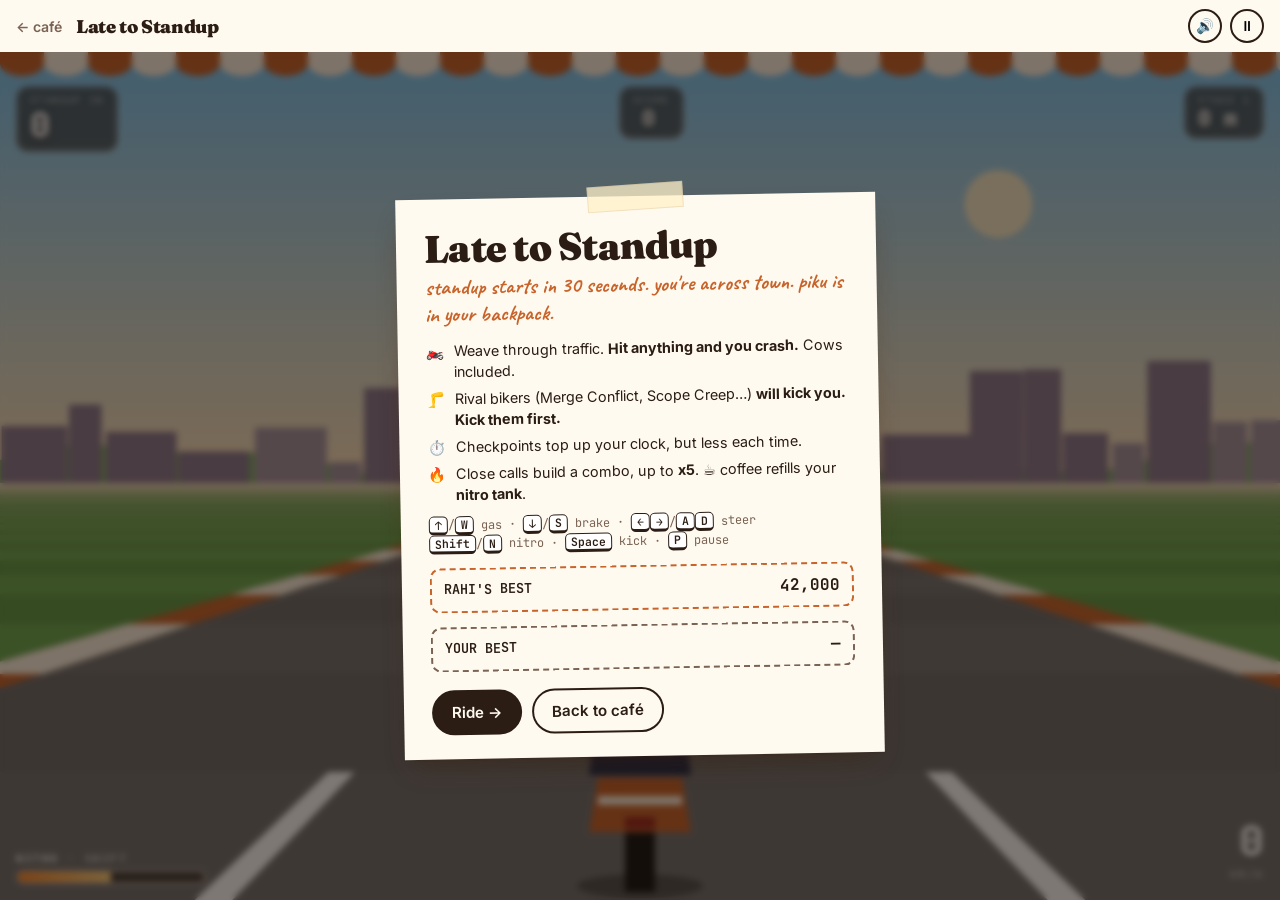
==== game.html @ ab5e60fa "Rebuild portfolio as Rahi's Café, with a racing game Replace the template site with a personal café-" ====
<!DOCTYPE html>
<html lang="en">
<head>
<meta charset="UTF-8" />
<meta name="viewport" content="width=device-width, initial-scale=1.0, user-scalable=no" />
<title>Late to Standup</title>
<meta name="description" content="An arcade racer from Rahi's café: weave through Pune traffic, kick rival bikers and make it to standup on time." />
<link rel="preconnect" href="https://fonts.googleapis.com" />
<link rel="preconnect" href="https://fonts.gstatic.com" crossorigin />
<link href="https://fonts.googleapis.com/css2?family=Fraunces:opsz,wght,SOFT@9..144,400..900,100&family=Caveat:wght@500;700&family=Inter:wght@400;500;600;700&family=JetBrains+Mono:wght@400;600;800&display=swap" rel="stylesheet" />
<style>
:root{
  --paper:#fffaf0; --ink:#2b1d14; --muted:#7a6352; --accent:#c8642b; --green:#3f6b4f; --red:#c23b2b;
  --awn1:#c8642b; --awn2:#fff4e2;
  --shadow:0 2px 0 rgba(60,30,10,.08),0 14px 28px -10px rgba(60,30,10,.45);
  --display:"Fraunces",Georgia,serif; --hand:"Caveat",cursive; --body:"Inter",system-ui,sans-serif; --mono:"JetBrains Mono",ui-monospace,monospace;
}
:root[data-theme="night"]{ --paper:#f5ead6; --awn1:#8a3518; --awn2:#e9d8bd; }
*{box-sizing:border-box;margin:0;padding:0}
html,body{height:100%;background:#1a120c}
body{font-family:var(--body);color:var(--ink);overflow:hidden;user-select:none;-webkit-user-select:none;touch-action:none;display:flex;flex-direction:column}
.bar{background:var(--paper);display:flex;align-items:center;gap:14px;padding:0 16px;height:52px;flex-shrink:0;position:relative;z-index:20}
.awning{position:absolute;left:0;right:0;top:52px;height:24px;z-index:19;background:repeating-linear-gradient(90deg,var(--awn1) 0 44px,var(--awn2) 44px 88px);
  -webkit-mask:linear-gradient(#000 0 0) top/100% 12px no-repeat,radial-gradient(22px 12px at 22px 12px,#000 97%,transparent) 0 0/44px 24px repeat-x;
          mask:linear-gradient(#000 0 0) top/100% 12px no-repeat,radial-gradient(22px 12px at 22px 12px,#000 97%,transparent) 0 0/44px 24px repeat-x;
  filter:drop-shadow(0 4px 3px rgba(0,0,0,.3));pointer-events:none}
.back{font:600 .88rem var(--body);text-decoration:none;color:var(--muted)}
.back:hover{color:var(--ink)}
.title{font-family:var(--display);font-weight:900;font-size:1.15rem;letter-spacing:-.02em}
.tools{margin-left:auto;display:flex;gap:8px}
.icon-btn{width:34px;height:34px;border-radius:50%;border:2px solid var(--ink);background:var(--paper);cursor:pointer;font-size:.9rem}
@media (max-width:560px){.title{display:none}}

#stage{position:relative;flex:1;overflow:hidden}
canvas{display:block;width:100%;height:100%}
#stage.shake{animation:shake .35s}
@keyframes shake{20%{transform:translate(-10px,4px)}40%{transform:translate(9px,-5px)}60%{transform:translate(-6px,3px)}80%{transform:translate(3px,-2px)}}

/* HUD */
.hud{position:absolute;top:34px;left:0;right:0;display:flex;justify-content:space-between;align-items:flex-start;padding:0 16px;pointer-events:none;z-index:5;font-family:var(--mono);color:#fff;text-shadow:0 2px 0 rgba(0,0,0,.45),0 0 12px rgba(0,0,0,.35)}
.hud .box{background:rgba(20,12,6,.55);border:2px solid rgba(255,244,226,.25);border-radius:12px;padding:6px 12px;backdrop-filter:blur(3px)}
.hud .lbl{font-size:.62rem;letter-spacing:.14em;opacity:.75;display:block}
.hud b{font-weight:800;font-size:1.35rem;line-height:1.1}
#hudTime b{font-size:2.1rem}
#hudTime.low b{color:#ff7a5c;animation:blinkT .5s steps(2) infinite}
@keyframes blinkT{50%{opacity:.35}}
.hud .mid{text-align:center}
.mult{display:inline-block;margin-left:6px;color:#ffd27a}
.speed{position:absolute;right:16px;bottom:16px;z-index:5;font-family:var(--mono);color:#fff;text-align:right;text-shadow:0 2px 0 rgba(0,0,0,.45);pointer-events:none}
.speed b{font-weight:800;font-size:2.6rem;line-height:1}
.speed span{font-size:.7rem;letter-spacing:.14em;opacity:.8}
.nitro{position:absolute;left:16px;bottom:16px;z-index:5;width:190px;pointer-events:none;font:800 .7rem var(--mono);letter-spacing:.14em;color:#fff;text-shadow:0 2px 0 rgba(0,0,0,.45)}
.nitro .tankbar{height:14px;margin-top:4px;border-radius:8px;border:2px solid rgba(255,244,226,.6);background:rgba(20,12,6,.55);overflow:hidden}
.nitro .tankbar i{display:block;height:100%;width:50%;background:linear-gradient(90deg,#ff8a2a,#ffd27a);transition:width .1s}
.nitro.on .tankbar{box-shadow:0 0 14px rgba(255,170,60,.9)}
.nitro.on .tankbar i{background:linear-gradient(90deg,#ff5a1a,#fff2b0)}
.nitro.empty{opacity:.55}
.msg{position:absolute;left:50%;top:30%;transform:translate(-50%,-50%);z-index:6;pointer-events:none;text-align:center;font-family:var(--display);font-weight:900;color:#fff;text-shadow:0 4px 0 rgba(0,0,0,.4);font-size:clamp(2rem,6vw,3.6rem);opacity:0}
.msg small{display:block;font:700 1.4rem var(--hand);color:#ffd27a}
.msg.show{animation:msg 1.3s ease-out forwards}
@keyframes msg{0%{opacity:0;transform:translate(-50%,-30%) scale(.8)}15%{opacity:1;transform:translate(-50%,-50%) scale(1.05)}75%{opacity:1}100%{opacity:0;transform:translate(-50%,-70%)}}
.pops{position:absolute;inset:0;pointer-events:none;z-index:6}
.pop{position:absolute;left:50%;bottom:30%;transform:translateX(-50%);font:700 1.5rem var(--hand);color:#fff;text-shadow:0 2px 3px rgba(0,0,0,.6);white-space:nowrap;animation:pop 1s ease-out forwards}
.pop.good{color:#ffd27a}.pop.bad{color:#ff8a70}
@keyframes pop{to{transform:translate(-50%,-90px);opacity:0}}

/* touch controls */
.touch{position:absolute;bottom:16px;z-index:7;display:none;gap:12px}
.touch.l{left:16px;bottom:56px}
.touch.r{right:16px;display:none;grid-template-columns:repeat(2,70px);gap:10px}
.touch button{width:70px;height:70px;border-radius:50%;border:3px solid rgba(255,244,226,.7);background:rgba(20,12,6,.45);color:#fff;font:800 1.2rem var(--mono);touch-action:none}
.touch.r button{font-size:.85rem}
.touch button.gas{background:rgba(63,107,79,.8)}
.touch button.brake{background:rgba(194,59,43,.7)}
.touch button.nos{background:rgba(255,160,50,.75)}
.touch button.kick{background:rgba(200,100,43,.85)}
@media (pointer:coarse){.touch.l{display:flex}.touch.r{display:grid}.speed{bottom:auto;top:110px}}

/* overlays */
.overlay{position:absolute;inset:0;z-index:30;display:grid;place-items:center;padding:20px;background:rgba(20,10,4,.55);backdrop-filter:blur(3px);overflow:auto}
.overlay[hidden]{display:none}
.panel{background:var(--paper);box-shadow:var(--shadow);max-width:480px;width:100%;padding:30px 28px 24px;position:relative;transform:rotate(-1deg)}
.panel .tape{position:absolute;top:-12px;left:50%;width:96px;height:26px;transform:translateX(-50%) rotate(-3deg);background:rgba(255,240,200,.75);border:1px solid rgba(160,120,60,.15)}
.panel h1{font-family:var(--display);font-weight:900;font-size:2.4rem;line-height:1;letter-spacing:-.02em}
.panel .sub{font:700 1.35rem var(--hand);color:var(--accent);margin:6px 0 14px}
.panel ul{list-style:none;font-size:.9rem;line-height:1.45}
.panel li{display:grid;grid-template-columns:28px 1fr;margin-bottom:6px}
.keys{font:400 .75rem var(--mono);color:var(--muted);margin-top:10px;line-height:1.6}
kbd{font:600 .72rem var(--mono);border:1.5px solid var(--ink);border-bottom-width:3px;border-radius:5px;padding:0 5px;background:#fff;color:var(--ink)}
.target{display:flex;justify-content:space-between;gap:10px;margin-top:14px;padding:10px 12px;border:2px dashed var(--accent);border-radius:10px;font:600 .85rem var(--mono)}
.target b{font-size:1rem}
.btns{display:flex;gap:10px;margin-top:18px;flex-wrap:wrap}
.btn{display:inline-flex;align-items:center;gap:8px;font:600 .95rem var(--body);padding:11px 18px;border-radius:999px;border:2px solid var(--ink);background:var(--paper);color:var(--ink);cursor:pointer;text-decoration:none}
.btn.solid{background:var(--ink);color:var(--paper)}
.btn.hot{background:var(--accent);border-color:var(--accent);color:#fff}
.btn:hover{transform:translateY(-2px)}
.report{font:400 .84rem/1.7 var(--mono);border-top:1.5px dashed #bba98f;border-bottom:1.5px dashed #bba98f;padding:10px 0}
.report div{display:flex;justify-content:space-between;gap:10px}
.report b{font-weight:600}
.verdict{font:700 1.5rem var(--hand);margin-top:10px}
.verdict.win{color:var(--green)}
.count{position:absolute;inset:0;z-index:25;display:grid;place-items:center;pointer-events:none;font-family:var(--display);font-weight:900;font-size:clamp(4rem,14vw,8rem);color:#fff;text-shadow:0 6px 0 rgba(0,0,0,.35)}
</style>
</head>
<body>
<header class="bar">
  <a class="back" href="./">← café</a>
  <span class="title">Late to Standup</span>
  <div class="tools">
    <button class="icon-btn" id="muteBtn" type="button" aria-label="Mute">🔊</button>
    <button class="icon-btn" id="pauseBtn" type="button" aria-label="Pause">⏸</button>
  </div>
</header>
<div class="awning" aria-hidden="true"></div>

<div id="stage">
  <canvas id="c"></canvas>
  <div class="hud">
    <div class="box" id="hudTime"><span class="lbl">STANDUP IN</span><b>0</b></div>
    <div class="box mid"><span class="lbl">SCORE</span><b id="hudScore">0</b><span class="mult" id="hudMult"></span></div>
    <div class="box"><span class="lbl" id="hudStage">STAGE 1</span><b id="hudCp">0 m</b></div>
  </div>
  <div class="speed"><b id="hudSpeed">0</b><br/><span>KM/H</span></div>
  <div class="nitro" id="nitro">NITRO <span style="opacity:.7">· SHIFT</span><div class="tankbar"><i id="nitroFill"></i></div></div>
  <div class="msg" id="msg"></div>
  <div class="pops" id="pops"></div>
  <div class="touch l"><button id="tL" aria-label="Steer left">◀</button><button id="tR" aria-label="Steer right">▶</button></div>
  <div class="touch r">
    <button class="brake" id="tB" aria-label="Brake">BRK</button>
    <button class="gas" id="tG" aria-label="Accelerate">GAS</button>
    <button class="nos" id="tN" aria-label="Nitro">NOS</button>
    <button class="kick" id="tK" aria-label="Kick">KICK</button>
  </div>
  <div class="count" id="count"></div>

  <div class="overlay" id="startScreen">
    <div class="panel">
      <span class="tape"></span>
      <h1>Late to Standup</h1>
      <div class="sub">standup starts in 30 seconds. you're across town. piku is in your backpack.</div>
      <ul>
        <li><span>🏍️</span><span>Weave through traffic. <b>Hit anything and you crash.</b> Cows included.</span></li>
        <li><span>🦵</span><span>Rival bikers (Merge Conflict, Scope Creep…) <b>will kick you. Kick them first.</b></span></li>
        <li><span>⏱️</span><span>Checkpoints top up your clock, but less each time.</span></li>
        <li><span>🔥</span><span>Close calls build a combo, up to <b>x5</b>. ☕ coffee refills your <b>nitro tank</b>.</span></li>
      </ul>
      <div class="keys"><kbd>↑</kbd>/<kbd>W</kbd> gas · <kbd>↓</kbd>/<kbd>S</kbd> brake · <kbd>←</kbd><kbd>→</kbd>/<kbd>A</kbd><kbd>D</kbd> steer<br/><kbd>Shift</kbd>/<kbd>N</kbd> nitro · <kbd>Space</kbd> kick · <kbd>P</kbd> pause</div>
      <div class="target"><span>RAHI'S BEST</span><b id="rahiBest1"></b></div>
      <div class="target" style="border-color:var(--muted)"><span>YOUR BEST</span><b id="myBest1">—</b></div>
      <div class="btns"><button class="btn solid" id="startBtn" type="button">Ride →</button><a class="btn" href="./">Back to café</a></div>
    </div>
  </div>

  <div class="overlay" id="pauseScreen" hidden>
    <div class="panel"><span class="tape"></span><h1>Paused</h1><div class="sub">standup is also paused. (it is not.)</div>
      <div class="btns"><button class="btn solid" id="resumeBtn" type="button">Resume</button><a class="btn" href="./">Back to café</a></div></div>
  </div>

  <div class="overlay" id="overScreen" hidden>
    <div class="panel">
      <span class="tape"></span>
      <h1 id="overTitle">You missed standup.</h1>
      <div class="sub" id="overLine"></div>
      <div class="report" id="report"></div>
      <div class="verdict" id="verdict"></div>
      <div class="btns" id="overBtns"><button class="btn solid" id="againBtn" type="button">Ride again ↻</button><a class="btn" href="./">Back to café</a></div>
    </div>
  </div>
</div>

<script>
(() => {
  const $ = s => document.querySelector(s);
  const store = { get(k){try{return localStorage.getItem(k)}catch{return null}}, set(k,v){try{localStorage.setItem(k,v)}catch{}} };
  const NIGHT = (store.get('cafe-theme') || 'day') === 'night';
  document.documentElement.dataset.theme = NIGHT ? 'night' : 'day';
  const RAHI_BEST = 42000; // Rahi's own score: the one to beat
  const fmt = n => Math.floor(n).toLocaleString('en-IN');
  $('#rahiBest1').textContent = fmt(RAHI_BEST);

  /* ═════════ canvas ═════════ */
  const stageEl = $('#stage'), cv = $('#c'), ctx = cv.getContext('2d');
  let W = 0, H = 0, DPR = 1, drawDist = 260;
  function resize(){
    DPR = Math.min(2, devicePixelRatio || 1);
    const r = stageEl.getBoundingClientRect(); W = r.width; H = r.height;
    cv.width = W * DPR; cv.height = H * DPR; ctx.setTransform(DPR, 0, 0, DPR, 0, 0);
    drawDist = W < 700 ? 190 : 260;
    buildSkyline();
  }

  /* ═════════ palette ═════════ */
  const C = NIGHT ? {
    sky1:'#0b1630', sky2:'#3b2a4d', fog:'#2e2440', grassL:'#1f3a22', grassD:'#1a321d', roadL:'#3d3d40', roadD:'#39393c',
    rumbleL:'#e9d8bd', rumbleD:'#8a3518', lane:'#d8d2c4', city:'#151026', city2:'#1f1833', hill:'#162a1a'
  } : {
    sky1:'#79c6f2', sky2:'#ffe2b8', fog:'#f2dcc0', grassL:'#6aa84f', grassD:'#5f9a46', roadL:'#727272', roadD:'#6c6c6c',
    rumbleL:'#fff4e2', rumbleD:'#c8642b', lane:'#ffffff', city:'#8a7a8f', city2:'#a495a3', hill:'#7fb069'
  };

  /* ═════════ the road (pseudo-3D) ═════════ */
  const SEG = 200, RUMBLE = 3, ROAD_W = 2000, LANES = 3, FOV = 100, CAM_H = 1000;
  const camDepth = 1 / Math.tan((FOV / 2) * Math.PI / 180), playerZ = CAM_H * camDepth;
  let segments = [];
  const lastY = () => segments.length ? segments[segments.length - 1].p2.world.y : 0;
  const easeIn = (a, b, p) => a + (b - a) * Math.pow(p, 2);
  const easeInOut = (a, b, p) => a + (b - a) * ((-Math.cos(p * Math.PI) / 2) + .5);
  function addSegment(curve, y){
    const n = segments.length;
    segments.push({ index:n, curve, dark: Math.floor(n / RUMBLE) % 2,
      p1:{world:{y:lastY(), z:0}, camera:{}, screen:{}}, p2:{world:{y, z:0}, camera:{}, screen:{}} });
  }
  function addRoad(enter, hold, leave, curve, hill){
    const y0 = lastY(), y1 = y0 + hill * SEG, total = enter + hold + leave;
    for (let i = 0; i < enter; i++) addSegment(easeIn(0, curve, i / enter), easeInOut(y0, y1, i / total));
    for (let i = 0; i < hold; i++)  addSegment(curve, easeInOut(y0, y1, (enter + i) / total));
    for (let i = 0; i < leave; i++) addSegment(easeInOut(curve, 0, i / leave), easeInOut(y0, y1, (enter + hold + i) / total));
  }
  function buildTrack(){
    segments = [];
    addRoad(60, 60, 60, 0, 0);
    const curves = [0, 0, 2, -2, 3, -3, 4, -4, 6, -6], hills = [0, 0, 15, -15, 30, -30, 45, -45];
    for (let k = 0; k < 46; k++) {
      const r = n => n[Math.floor(Math.random() * n.length)];
      addRoad(25 + Math.random()*40|0, 30 + Math.random()*70|0, 25 + Math.random()*40|0, r(curves), r(hills));
    }
    addRoad(120, 120, 120, 0, -lastY() / SEG); // ease back to ground level so the loop is seamless
  }
  const N = () => segments.length;
  const segAt = z => segments[Math.floor(z / SEG) % N()];

  function project(p, camX, camY, camZ){
    p.camera.x = -camX; p.camera.y = p.world.y * G.hillMul - camY; p.camera.z = p.world.z - camZ;
    p.screen.scale = camDepth / p.camera.z;
    p.screen.x = Math.round(W / 2 + p.screen.scale * p.camera.x * W / 2);
    p.screen.y = Math.round(H / 2 - p.screen.scale * p.camera.y * H / 2);
    p.screen.w = Math.round(p.screen.scale * ROAD_W * W / 2);
  }
  const poly = (x1,y1,x2,y2,x3,y3,x4,y4,c) => { ctx.fillStyle = c; ctx.beginPath(); ctx.moveTo(x1,y1); ctx.lineTo(x2,y2); ctx.lineTo(x3,y3); ctx.lineTo(x4,y4); ctx.closePath(); ctx.fill(); };
  function drawSegment(s, fog){
    const a = s.p1.screen, b = s.p2.screen, r1 = a.w / 7, r2 = b.w / 7, l1 = a.w / 34, l2 = b.w / 34;
    ctx.fillStyle = s.dark ? C.grassD : C.grassL; ctx.fillRect(0, b.y, W, a.y - b.y + 1);
    const rc = s.dark ? C.rumbleD : C.rumbleL;
    poly(a.x - a.w - r1, a.y, a.x - a.w, a.y, b.x - b.w, b.y, b.x - b.w - r2, b.y, rc);
    poly(a.x + a.w + r1, a.y, a.x + a.w, a.y, b.x + b.w, b.y, b.x + b.w + r2, b.y, rc);
    poly(a.x - a.w, a.y, a.x + a.w, a.y, b.x + b.w, b.y, b.x - b.w, b.y, s.dark ? C.roadD : C.roadL);
    if (!s.dark) {
      const lw1 = a.w * 2 / LANES, lw2 = b.w * 2 / LANES;
      for (let i = 1; i < LANES; i++) {
        const x1 = a.x - a.w + lw1 * i, x2 = b.x - b.w + lw2 * i;
        poly(x1 - l1/2, a.y, x1 + l1/2, a.y, x2 + l2/2, b.y, x2 - l2/2, b.y, C.lane);
      }
    }
    if (fog < 1) { ctx.globalAlpha = 1 - fog; ctx.fillStyle = C.fog; ctx.fillRect(0, b.y, W, a.y - b.y + 1); ctx.globalAlpha = 1; }
  }

  /* ═════════ background ═════════ */
  let skyline = [], stars = [], skyOff = 0;
  function buildSkyline(){
    skyline = []; let x = 0;
    while (x < W * 2) { const w = 30 + Math.random() * 70, h = 30 + Math.random() * 110; skyline.push({x, w, h, far: Math.random() < .5, win: Math.random()}); x += w + Math.random() * 6; }
    stars = Array.from({length: 70}, () => ({x: Math.random() * W, y: Math.random() * H * .45, r: Math.random() * 1.4 + .3}));
  }
  function drawBackground(horizon){
    const g = ctx.createLinearGradient(0, 0, 0, horizon); g.addColorStop(0, C.sky1); g.addColorStop(1, C.sky2);
    ctx.fillStyle = g; ctx.fillRect(0, 0, W, horizon + 2);
    if (NIGHT) { ctx.fillStyle = '#fff'; stars.forEach(s => { ctx.globalAlpha = .4 + Math.random() * .5; ctx.beginPath(); ctx.arc(s.x, s.y, s.r, 0, 7); ctx.fill(); }); ctx.globalAlpha = 1;
      ctx.fillStyle = '#fbf3d5'; ctx.beginPath(); ctx.arc(W * .8, horizon * .3, 22, 0, 7); ctx.fill(); }
    else { ctx.fillStyle = 'rgba(255,240,200,.9)'; ctx.beginPath(); ctx.arc(W * .78, horizon * .35, 34, 0, 7); ctx.fill(); }
    // rolling hills + city skyline, with parallax as the road curves
    ctx.fillStyle = C.hill; ctx.beginPath(); ctx.moveTo(0, horizon);
    for (let x = 0; x <= W; x += 20) ctx.lineTo(x, horizon - 26 - Math.sin((x + skyOff * .4) / 90) * 14 - Math.sin((x + skyOff * .4) / 37) * 6);
    ctx.lineTo(W, horizon); ctx.fill();
    const span = W * 2;
    skyline.forEach(b => {
      const x = ((b.x + skyOff * (b.far ? .6 : 1)) % span + span) % span - W * .5;
      ctx.fillStyle = b.far ? C.city2 : C.city; ctx.fillRect(x, horizon - b.h * (b.far ? .7 : 1), b.w, b.h);
      if (NIGHT && b.win > .3) { ctx.fillStyle = 'rgba(255,210,122,.75)';
        for (let wy = horizon - b.h * (b.far ? .7 : 1) + 8; wy < horizon - 6; wy += 12) for (let wx = x + 5; wx < x + b.w - 6; wx += 11) if ((wx * 7 + wy * 3) % 5 < 2) ctx.fillRect(wx, wy, 4, 5); }
    });
  }

  /* ═════════ sprites (drawn in a 100-wide local box, bottom-centre origin) ═════════ */
  const SPR = {
    car(c){ const col = c.col;
      ctx.fillStyle = 'rgba(0,0,0,.25)'; ctx.fillRect(-52, -6, 104, 8);
      ctx.fillStyle = '#111'; ctx.fillRect(-48, -16, 18, 16); ctx.fillRect(30, -16, 18, 16);
      ctx.fillStyle = col; ctx.fillRect(-50, -58, 100, 46);
      ctx.fillStyle = shade(col, -.25); ctx.fillRect(-38, -84, 76, 28);
      ctx.fillStyle = NIGHT ? '#2a3550' : '#a9d3e6'; ctx.fillRect(-32, -80, 64, 19);
      ctx.fillStyle = '#ff3b2f'; ctx.fillRect(-47, -48, 14, 8); ctx.fillRect(33, -48, 14, 8);
      if (NIGHT) { ctx.fillStyle = 'rgba(255,60,40,.35)'; ctx.fillRect(-55, -54, 24, 20); ctx.fillRect(31, -54, 24, 20); }
      ctx.fillStyle = '#eee'; ctx.fillRect(-14, -30, 28, 9); },
    auto(){ ctx.fillStyle = 'rgba(0,0,0,.25)'; ctx.fillRect(-46, -6, 92, 8);
      ctx.fillStyle = '#111'; ctx.fillRect(-44, -16, 16, 16); ctx.fillRect(28, -16, 16, 16);
      ctx.fillStyle = '#2f7d32'; ctx.fillRect(-42, -52, 84, 40);
      ctx.fillStyle = '#f2c230'; ctx.fillRect(-42, -78, 84, 28);
      ctx.fillStyle = '#1d1d1d'; ctx.beginPath(); ctx.moveTo(-48, -76); ctx.quadraticCurveTo(0, -112, 48, -76); ctx.closePath(); ctx.fill();
      ctx.fillStyle = NIGHT ? '#2a3550' : '#8fb9c9'; ctx.fillRect(-28, -74, 56, 18);
      ctx.fillStyle = '#ff3b2f'; ctx.fillRect(-38, -40, 10, 7); ctx.fillRect(28, -40, 10, 7);
      ctx.fillStyle = '#fff'; ctx.font = 'bold 9px monospace'; ctx.textAlign = 'center'; ctx.fillText('MH12', 0, -26); },
    cow(){ ctx.fillStyle = 'rgba(0,0,0,.25)'; ctx.fillRect(-54, -5, 108, 7);
      ctx.fillStyle = '#efe9df'; [-36, -18, 18, 36].forEach(x => ctx.fillRect(x - 5, -36, 10, 34));
      ctx.beginPath(); ctx.ellipse(0, -52, 50, 24, 0, 0, 7); ctx.fill();
      ctx.fillStyle = '#2b2b2b'; ctx.beginPath(); ctx.ellipse(-16, -58, 13, 9, .4, 0, 7); ctx.fill(); ctx.beginPath(); ctx.ellipse(20, -46, 10, 8, 0, 0, 7); ctx.fill();
      ctx.fillStyle = '#efe9df'; ctx.beginPath(); ctx.ellipse(52, -66, 15, 13, 0, 0, 7); ctx.fill();
      ctx.fillStyle = '#e9a3a3'; ctx.beginPath(); ctx.ellipse(62, -60, 8, 6, 0, 0, 7); ctx.fill();
      ctx.strokeStyle = '#c9b38f'; ctx.lineWidth = 4; ctx.beginPath(); ctx.moveTo(44, -76); ctx.lineTo(38, -90); ctx.moveTo(58, -76); ctx.lineTo(64, -90); ctx.stroke();
      ctx.fillStyle = '#111'; ctx.beginPath(); ctx.arc(52, -68, 2.4, 0, 7); ctx.fill();
      ctx.strokeStyle = '#efe9df'; ctx.lineWidth = 4; ctx.beginPath(); ctx.moveTo(-48, -56); ctx.quadraticCurveTo(-62, -48, -58, -30); ctx.stroke(); },
    pothole(){ ctx.fillStyle = '#2a2622'; ctx.beginPath(); ctx.ellipse(0, -8, 50, 11, 0, 0, 7); ctx.fill();
      ctx.fillStyle = '#4c4640'; ctx.beginPath(); ctx.ellipse(0, -10, 40, 7, 0, 0, 7); ctx.fill();
      ctx.fillStyle = 'rgba(120,170,200,.5)'; ctx.beginPath(); ctx.ellipse(6, -9, 18, 3, 0, 0, 7); ctx.fill(); },
    cone(){ ctx.fillStyle = 'rgba(0,0,0,.25)'; ctx.fillRect(-40, -5, 80, 6);
      ctx.fillStyle = '#ff7a1a'; ctx.beginPath(); ctx.moveTo(-36, -4); ctx.lineTo(0, -100); ctx.lineTo(36, -4); ctx.closePath(); ctx.fill();
      ctx.fillStyle = '#fff'; ctx.fillRect(-20, -48, 40, 12); ctx.fillStyle = '#ff7a1a'; ctx.fillRect(-44, -8, 88, 8); },
    coffee(c){ const t = performance.now() / 300;
      ctx.fillStyle = 'rgba(255,210,122,.35)'; ctx.beginPath(); ctx.arc(0, -55, 58 + Math.sin(t) * 6, 0, 7); ctx.fill();
      ctx.fillStyle = '#fffaf2'; ctx.beginPath(); ctx.moveTo(-34, -90); ctx.lineTo(34, -90); ctx.lineTo(26, -14); ctx.lineTo(-26, -14); ctx.closePath(); ctx.fill();
      ctx.fillStyle = '#c8642b'; ctx.fillRect(-31, -66, 62, 20);
      ctx.fillStyle = '#3a2416'; ctx.beginPath(); ctx.ellipse(0, -90, 34, 8, 0, 0, 7); ctx.fill();
      ctx.strokeStyle = 'rgba(255,255,255,.8)'; ctx.lineWidth = 4; ctx.beginPath(); ctx.moveTo(-8, -104); ctx.quadraticCurveTo(-16, -118 + Math.sin(t) * 4, -6, -132); ctx.stroke(); },
    biker(c){ const lean = c.down ? 1.25 : Math.sin(performance.now() / 180 + c.seed) * .06;
      ctx.save(); ctx.rotate(lean);
      ctx.fillStyle = 'rgba(0,0,0,.25)'; ctx.fillRect(-40, -5, 80, 7);
      ctx.fillStyle = '#111'; ctx.fillRect(-9, -36, 18, 36);
      ctx.fillStyle = '#555'; ctx.fillRect(-26, -66, 52, 30);
      ctx.fillStyle = '#ff3b2f'; ctx.fillRect(-7, -60, 14, 7);
      ctx.fillStyle = c.col; ctx.beginPath(); ctx.moveTo(-30, -66); ctx.lineTo(30, -66); ctx.lineTo(24, -124); ctx.lineTo(-24, -124); ctx.closePath(); ctx.fill();
      if (c.kickT > 0) { ctx.fillStyle = '#2b2b2b'; ctx.fillRect(c.kickDir > 0 ? 22 : -82, -84, 60, 14); }
      ctx.fillStyle = '#1b1b1b'; ctx.beginPath(); ctx.arc(0, -138, 22, 0, 7); ctx.fill();
      ctx.fillStyle = c.col; ctx.fillRect(-22, -146, 44, 6);
      ctx.restore(); }
  };
  function shade(hex, amt){ const n = parseInt(hex.slice(1), 16); let r = n >> 16, g = n >> 8 & 255, b = n & 255;
    const f = v => Math.max(0, Math.min(255, Math.round(v + v * amt))); return `rgb(${f(r)},${f(g)},${f(b)})`; }

  function drawPlayer(){
    const pw = Math.max(80, Math.min(150, W * .13)), x = W / 2, y = H - 8 + (P.bounce ? (Math.random() * 3 - 1.5) : 0);
    ctx.save(); ctx.translate(x, y); ctx.scale(pw / 100, pw / 100); ctx.rotate(P.lean * .22 + (P.crashT > 0 ? Math.sin(P.crashT * 30) * .3 : 0));
    ctx.fillStyle = 'rgba(0,0,0,.3)'; ctx.beginPath(); ctx.ellipse(0, -4, 42, 8, 0, 0, 7); ctx.fill();
    // rear wheel + scooter body
    ctx.fillStyle = '#151515'; ctx.fillRect(-10, -40, 20, 40);
    ctx.fillStyle = '#c8642b'; ctx.beginPath(); ctx.moveTo(-34, -40); ctx.lineTo(34, -40); ctx.lineTo(28, -76); ctx.lineTo(-28, -76); ctx.closePath(); ctx.fill();
    ctx.fillStyle = '#fff4e2'; ctx.fillRect(-28, -64, 56, 6);
    if (P.boost) { // exhaust flames
      [-1, 1].forEach(s => { const f = 30 + Math.random() * 22;
        ctx.fillStyle = 'rgba(255,140,40,.85)'; ctx.beginPath(); ctx.moveTo(s * 20, -40); ctx.lineTo(s * 34, -40); ctx.lineTo(s * 27, -40 + f); ctx.closePath(); ctx.fill();
        ctx.fillStyle = 'rgba(255,230,120,.95)'; ctx.beginPath(); ctx.moveTo(s * 23, -40); ctx.lineTo(s * 31, -40); ctx.lineTo(s * 27, -40 + f * .55); ctx.closePath(); ctx.fill(); });
    }
    ctx.fillStyle = P.braking ? '#ff3b2f' : '#9a2a1f'; ctx.fillRect(-10, -50, 20, 8);
    if (P.braking || NIGHT) { ctx.fillStyle = 'rgba(255,59,47,.35)'; ctx.fillRect(-20, -56, 40, 20); }
    // rider: navy polo with white collar
    if (P.kickT > 0) { ctx.fillStyle = '#2b2f45'; ctx.fillRect(P.kickDir > 0 ? 26 : -96, -98, 70, 15); ctx.fillStyle = '#111'; ctx.fillRect(P.kickDir > 0 ? 90 : -100, -100, 12, 19); }
    ctx.fillStyle = '#1f2a4a'; ctx.beginPath(); ctx.moveTo(-34, -78); ctx.lineTo(34, -78); ctx.lineTo(26, -140); ctx.lineTo(-26, -140); ctx.closePath(); ctx.fill();
    ctx.fillStyle = '#fff'; ctx.fillRect(-16, -142, 32, 6);
    // backpack with Piku peeking out
    ctx.fillStyle = '#7a4e2a'; ctx.fillRect(-22, -132, 44, 40);
    ctx.fillStyle = '#e9a25f'; ctx.beginPath(); ctx.arc(0, -134, 14, Math.PI, 0); ctx.fill();
    ctx.beginPath(); ctx.moveTo(-13, -138); ctx.lineTo(-10, -154); ctx.lineTo(-2, -144); ctx.fill();
    ctx.beginPath(); ctx.moveTo(13, -138); ctx.lineTo(10, -154); ctx.lineTo(2, -144); ctx.fill();
    // helmet
    ctx.fillStyle = '#fffaf0'; ctx.beginPath(); ctx.arc(0, -162, 24, 0, 7); ctx.fill();
    ctx.fillStyle = '#c8642b'; ctx.fillRect(-4, -186, 8, 48);
    ctx.restore();
  }

  /* ═════════ game state ═════════ */
  const RIVALS = ['Merge Conflict', 'Scope Creep', 'Prod Bug', 'Flaky Test', 'Tech Debt', 'Monday'];
  const CAR_COLS = ['#3b6ea5', '#b33a3a', '#e0e0e0', '#2f2f35', '#d9a441', '#5a8f5a'];
  const KIND = { car:{w:640, solid:1}, auto:{w:560, solid:1}, cow:{w:620, solid:1}, cone:{w:260, solid:1}, pothole:{w:520}, coffee:{w:280}, biker:{w:300} };
  const PLAYER_W = 320;
  let P, E, G, raf, last;
  function newGame(){
    buildTrack();
    P = { x:0, speed:0, pos:0, lean:0, crashT:0, kickT:0, kickDir:1, tank:.5, boost:false, wasBoost:false, braking:false, bounce:false, invuln:0 };
    E = [];
    G = { running:false, paused:false, t:0, time:35, score:0, combo:0, mult:1, kicks:0, crashes:0, close:0, coffees:0, cps:0,
          nextSpawn: playerZ + 5000, nextCp: 220000, maxKmh:0, dist:0, maxNow: STAGES[0].max, curveMul: STAGES[0].curve, hillMul: STAGES[0].hill };
  }

  /* ═════════ difficulty: one stage per checkpoint ═════════ */
  const STAGES = [
    { name:'Empty roads',     sub:'6 am. just you and the street dogs.',  max:8500,  gap:3600, bikers:0, doubles:0,   curve:.35, hill:.4, bonus:0,  attack:9,
      kinds:{car:70, coffee:30} },
    { name:'Morning traffic', sub:'autos have entered the chat.',         max:10500, gap:2800, bikers:0, doubles:0,   curve:.6,  hill:.6, bonus:20, attack:9,
      kinds:{car:40, auto:30, cone:15, coffee:15} },
    { name:'Welcome to Pune', sub:'potholes. and a cow.',                 max:12000, gap:2300, bikers:0, doubles:.1,  curve:.8,  hill:.8, bonus:18, attack:9,
      kinds:{car:30, auto:28, pothole:14, cow:8, cone:8, coffee:12} },
    { name:'Rivals',          sub:'Merge Conflict wants a word.',          max:13500, gap:2000, bikers:1, doubles:.2,  curve:1,   hill:1,  bonus:16, attack:2.2,
      kinds:{car:30, auto:26, pothole:12, cow:8, cone:8, coffee:10, biker:8} },
    { name:'Peak hour',       sub:'everyone is late. everyone.',           max:15000, gap:1600, bikers:2, doubles:.3,  curve:1.1, hill:1,  bonus:14, attack:1.6,
      kinds:{car:30, auto:26, pothole:12, cow:8, cone:8, coffee:8, biker:10} },
    { name:'Absolute chaos',  sub:'standup started without you.',          max:16500, gap:1250, bikers:2, doubles:.45, curve:1.25,hill:1.1,bonus:12, attack:1.2,
      kinds:{car:30, auto:26, pothole:12, cow:9, cone:9, coffee:7, biker:12} }
  ];
  function stage(i = G.cps){
    const last = STAGES.length - 1;
    if (i <= last) return STAGES[i];
    const x = i - last, s = STAGES[last]; // keeps getting harder after the last named stage
    return { ...s, name:`Chaos +${x}`, sub:'how are you still here?', max: Math.min(19500, s.max + 800 * x), gap: Math.max(850, s.gap - 100 * x),
             bonus: Math.max(8, s.bonus - x), doubles: Math.min(.6, s.doubles + .03 * x), attack: Math.max(.8, s.attack - .1 * x) };
  }
  const maxSpeed = () => G.maxNow;
  function pickKind(weights){
    const bikers = E.filter(e => e.kind === 'biker' && !e.down).length, st = stage();
    const entries = Object.entries(weights).filter(([k]) => k !== 'biker' || bikers < st.bikers);
    let r = Math.random() * entries.reduce((a, [, w]) => a + w, 0);
    for (const [k, w] of entries) { if ((r -= w) <= 0) return k; }
    return 'car';
  }

  function spawn(z){
    const st = stage();
    const lanes = [-.66, 0, .66], lane = () => lanes[Math.floor(Math.random()*3)] + (Math.random()*.16 - .08);
    const kind = pickKind(st.kinds);
    const e = { kind, z, x: lane(), speed: 0, col: CAR_COLS[Math.floor(Math.random()*CAR_COLS.length)], seed: Math.random()*9, hit:false, passed:false };
    if (kind === 'car') e.speed = 3500 + Math.random() * 3000;
    if (kind === 'auto') e.speed = 2500 + Math.random() * 2000;
    if (kind === 'cow') e.x = (Math.random() * 1.6 - .8);
    if (kind === 'biker') { e.z = P.pos + playerZ + 5200; e.speed = P.speed * .95; e.name = RIVALS[Math.floor(Math.random()*RIVALS.length)]; e.col = ['#6b3fa0','#2a7f8f','#a23b72','#3f6b4f'][Math.floor(Math.random()*4)]; e.attackT = st.attack; e.kickT = 0; e.kickDir = 1; e.down = false; }
    E.push(e);
    // occasionally a second obstacle at the same distance, but always leave a gap
    if ((kind === 'car' || kind === 'auto') && Math.random() < st.doubles) {
      const free = lanes.filter(l => Math.abs(l - e.x) > .5); const x = free[Math.floor(Math.random()*free.length)];
      E.push({ kind: Math.random() < .5 ? 'car' : 'cone', z: z + 120, x, speed: 0, col: CAR_COLS[Math.floor(Math.random()*6)], seed: 0, hit:false, passed:false });
    }
  }

  /* ═════════ audio ═════════ */
  let ac, eng, engGain, muted = store.get('lts-muted') === '1';
  $('#muteBtn').textContent = muted ? '🔇' : '🔊';
  const sfx = (f, d = .1, type = 'square', v = .1, slide = 0) => { if (muted) return; try {
    ac = ac || new (window.AudioContext || window.webkitAudioContext)();
    const o = ac.createOscillator(), g = ac.createGain(); o.type = type; o.frequency.setValueAtTime(f, ac.currentTime);
    if (slide) o.frequency.exponentialRampToValueAtTime(Math.max(30, f + slide), ac.currentTime + d);
    g.gain.setValueAtTime(v, ac.currentTime); g.gain.exponentialRampToValueAtTime(.0001, ac.currentTime + d);
    o.connect(g); g.connect(ac.destination); o.start(); o.stop(ac.currentTime + d + .02); } catch {} };
  function engineOn(){ if (muted) return; try {
    ac = ac || new (window.AudioContext || window.webkitAudioContext)(); ac.resume();
    if (eng) return; eng = ac.createOscillator(); eng.type = 'sawtooth'; const lp = ac.createBiquadFilter(); lp.type = 'lowpass'; lp.frequency.value = 700;
    engGain = ac.createGain(); engGain.gain.value = .035; eng.connect(lp); lp.connect(engGain); engGain.connect(ac.destination); eng.start(); } catch {} }
  function engineOff(){ try { eng && eng.stop(); } catch {} eng = null; }

  /* ═════════ feedback ═════════ */
  const pop = (txt, cls = 'good') => { const p = document.createElement('div'); p.className = 'pop ' + cls; p.textContent = txt;
    p.style.left = (45 + Math.random() * 10) + '%'; $('#pops').appendChild(p); setTimeout(() => p.remove(), 1000); };
  const big = (txt, small = '') => { const m = $('#msg'); m.innerHTML = txt + (small ? `<small>${small}</small>` : ''); m.classList.remove('show'); void m.offsetWidth; m.classList.add('show'); };
  const shake = () => { stageEl.classList.remove('shake'); void stageEl.offsetWidth; stageEl.classList.add('shake'); };
  function crash(why){
    if (P.invuln > 0) return;
    P.speed *= .12; P.crashT = .9; P.invuln = 1.6; G.crashes++; G.combo = 0; G.mult = 1;
    shake(); sfx(160, .35, 'sawtooth', .14, -120); pop(why, 'bad');
  }

  /* ═════════ input ═════════ */
  const keys = {};
  addEventListener('keydown', e => {
    if (['ArrowLeft','ArrowRight','ArrowDown','ArrowUp',' '].includes(e.key)) e.preventDefault();
    keys[e.key.toLowerCase()] = true;
    if (e.key === ' ' || e.key.toLowerCase() === 'k') kick();
    if (e.key.toLowerCase() === 'p' || e.key === 'Escape') setPause(!G.paused);
  });
  addEventListener('keyup', e => { keys[e.key.toLowerCase()] = false; });
  const hold = (id, k) => { const b = $(id);
    b.addEventListener('pointerdown', e => { e.preventDefault(); keys[k] = true; });
    ['pointerup','pointerleave','pointercancel'].forEach(ev => b.addEventListener(ev, () => keys[k] = false)); };
  hold('#tL', 'arrowleft'); hold('#tR', 'arrowright');
  hold('#tG', 'arrowup'); hold('#tB', 'arrowdown'); hold('#tN', 'shift');
  $('#tK').addEventListener('pointerdown', e => { e.preventDefault(); kick(); });

  function kick(){
    if (!G.running || G.paused || P.kickT > 0 || P.crashT > 0) return;
    const me = P.pos + playerZ;
    const target = E.find(e => e.kind === 'biker' && !e.down && Math.abs(e.z - me) < 520 && Math.abs(e.x - P.x) < .75);
    P.kickDir = target ? Math.sign(target.x - P.x) || 1 : (Math.random() < .5 ? -1 : 1); P.kickT = .28;
    sfx(300, .06, 'square', .06);
    if (target) {
      target.down = true; target.speed = 0; G.kicks++;
      const pts = 800 * G.mult; G.score += pts; G.combo += 2;
      sfx(120, .2, 'square', .14, -60); shake(); pop(`kicked ${target.name}! +${fmt(pts)}`);
    }
  }

  /* ═════════ update ═════════ */
  function update(dt){
    G.t += dt;
    // ease the road towards this stage's speed limit and how twisty / hilly it is
    const st = stage(), ease = Math.min(1, dt * .6);
    G.maxNow += (st.max - G.maxNow) * ease; G.curveMul += (st.curve - G.curveMul) * ease; G.hillMul += (st.hill - G.hillMul) * ease;
    const gas = !!(keys['arrowup'] || keys['w']);
    P.braking = !!(keys['arrowdown'] || keys['s']);
    // nitro: hold Shift / N while there's something in the tank
    P.boost = !!(keys['shift'] || keys['n']) && P.tank > 0 && P.crashT <= 0 && !P.braking;
    if (P.boost) { P.tank = Math.max(0, P.tank - dt / 2.6); if (!P.wasBoost) sfx(180, .35, 'sawtooth', .1, 300); }
    P.wasBoost = P.boost;
    const max = maxSpeed(), top = P.boost ? max * 1.4 : max;
    if (P.crashT > 0) { P.crashT -= dt; P.speed = Math.max(0, P.speed - 4000 * dt); }
    else if (P.braking) P.speed = Math.max(0, P.speed - 16000 * dt);
    else if (P.boost) P.speed += (P.speed < top ? 9500 : -6000) * dt;
    else if (gas) P.speed += (P.speed < top ? 5200 : -6000) * dt;
    else P.speed = Math.max(0, P.speed - 2600 * dt);          // coasting: engine braking + drag
    P.invuln = Math.max(0, P.invuln - dt); P.kickT = Math.max(0, P.kickT - dt);
    const pct = P.speed / 19000, seg = segAt(P.pos + playerZ), curve = seg.curve * G.curveMul;
    const steer = (keys['arrowleft'] || keys['a'] ? -1 : 0) + (keys['arrowright'] || keys['d'] ? 1 : 0);
    if (P.crashT <= 0) P.x += steer * dt * 2.6 * Math.max(.35, pct);
    P.x -= dt * 2 * pct * pct * curve * .45;        // centrifugal force on curves
    P.lean += ((steer || -curve * .15) - P.lean) * Math.min(1, dt * 8);
    P.bounce = Math.abs(P.x) > 1;
    if (Math.abs(P.x) > 1 && P.speed > 4000) P.speed -= 14000 * dt;  // off-road is slow
    P.x = Math.max(-2.2, Math.min(2.2, P.x));
    P.pos += P.speed * dt; G.dist += P.speed * dt;
    skyOff -= curve * pct * dt * 120;

    // score
    const kmh = Math.round(P.speed / 75); G.maxKmh = Math.max(G.maxKmh, kmh);
    G.mult = Math.min(5, 1 + Math.floor(G.combo / 3) * .5);
    G.score += P.speed * dt / 60 * G.mult;

    // clock & checkpoints
    G.time -= dt;
    if (G.dist >= G.nextCp) {
      G.cps++; const ns = stage();
      G.time += ns.bonus; G.score += 1000 * G.cps;
      big(`STAGE ${G.cps + 1}`, `${ns.name} · +${ns.bonus}s<br/>${ns.sub}`);
      sfx(660, .12, 'triangle', .12); setTimeout(() => sfx(880, .12, 'triangle', .12), 110); setTimeout(() => sfx(1100, .22, 'triangle', .12), 220);
      G.nextCp += 220000 + G.cps * 15000;
    }
    if (G.time <= 0) { G.time = 0; return gameOver(); }

    // spawn ahead
    const ahead = P.pos + playerZ + drawDist * SEG * .9;
    while (G.nextSpawn < ahead) { spawn(G.nextSpawn); G.nextSpawn += stage().gap * (.7 + Math.random() * .6); }

    // entities
    const me = P.pos + playerZ;
    for (const e of E) {
      if (e.kind === 'biker' && !e.down) {
        // rivals try to ride alongside you and pick a fight
        const dz = e.z - me; e.speed += ((P.speed * (dz > 300 ? .9 : dz < -300 ? 1.12 : 1)) - e.speed) * Math.min(1, dt * 1.5);
        e.x += (P.x - e.x) * dt * (Math.abs(dz) < 900 ? .8 : .15);
        e.x = Math.max(-.9, Math.min(.9, e.x)); e.kickT = Math.max(0, e.kickT - dt);
        if (Math.abs(dz) < 450 && Math.abs(e.x - P.x) < .7) {
          e.attackT -= dt;
          if (e.attackT <= 0) { e.attackT = stage().attack + Math.random() * .8; e.kickT = .3; e.kickDir = Math.sign(P.x - e.x) || 1;
            if (P.invuln <= 0) { P.x += e.kickDir * .45; P.speed *= .8; G.combo = 0; shake(); sfx(140, .15, 'square', .12); pop(`${e.name} kicked you!`, 'bad'); } }
        }
      }
      e.z += e.speed * dt;
      const k = KIND[e.kind];
      if (e.hit || e.down && e.kind === 'biker') continue;
      if (Math.abs(e.z - me) < 110) {
        const gap = Math.abs(e.x - P.x), hitW = (k.w + PLAYER_W) / 2 / ROAD_W;
        if (gap < hitW) {
          if (e.kind === 'coffee') { e.hit = true; P.tank = Math.min(1, P.tank + .5); G.coffees++; G.score += 300 * G.mult; sfx(520, .1, 'sine', .12, 400); pop('☕ nitro refilled!'); }
          else if (e.kind === 'pothole') { e.hit = true; if (P.invuln <= 0) { P.speed *= .55; G.combo = 0; shake(); sfx(90, .15, 'square', .12); pop('pothole! classic Pune', 'bad'); } }
          else if (k.solid) { e.hit = true; crash({car:'crashed into a car', auto:'rickshaw said no', cow:'the cow did not move', cone:'cone. respect the cone.'}[e.kind]); }
        }
      }
      // close call: passing something solid by a whisker
      if (!e.passed && e.z < me - 110) {
        e.passed = true;
        const gap = Math.abs(e.x - P.x), hitW = (k.w + PLAYER_W) / 2 / ROAD_W;
        if ((k.solid || e.kind === 'biker') && !e.hit && gap < hitW + .22 && P.speed > 6000) { G.combo++; G.close++; const pts = 150 * G.mult; G.score += pts; pop(`close call +${pts}`); sfx(880, .05, 'triangle', .07); }
      }
    }
    E = E.filter(e => e.z > P.pos - 400 && e.z < P.pos + playerZ + drawDist * SEG + 6000);
    if (eng) { eng.frequency.value = 55 + pct * 150 + (P.boost ? 40 : 0); engGain.gain.value = P.crashT > 0 ? .015 : .035; }
  }

  /* ═════════ render ═════════ */
  function render(){
    const base = segAt(P.pos), baseAbs = Math.floor(P.pos / SEG), basePct = (P.pos % SEG) / SEG;
    const pSeg = segAt(P.pos + playerZ), pPct = ((P.pos + playerZ) % SEG) / SEG;
    const pY = (pSeg.p1.world.y + (pSeg.p2.world.y - pSeg.p1.world.y) * pPct) * G.hillMul;
    let maxY = H, x = 0, dx = -(base.curve * G.curveMul * basePct);
    const drawn = [];
    for (let n = 0; n < drawDist; n++) {
      const s = segments[(base.index + n) % N()];
      s.p1.world.z = (baseAbs + n) * SEG; s.p2.world.z = (baseAbs + n + 1) * SEG;
      s.fog = 1 / Math.pow(Math.E, (n / drawDist) ** 2 * 5);
      s.clip = maxY;
      project(s.p1, P.x * ROAD_W - x, pY + CAM_H, P.pos);
      project(s.p2, P.x * ROAD_W - x - dx, pY + CAM_H, P.pos);
      x += dx; dx += s.curve * G.curveMul;
      drawn[n] = s;
      if (s.p1.camera.z <= camDepth || s.p2.screen.y >= s.p1.screen.y || s.p2.screen.y >= maxY) continue;
      maxY = s.p1.screen.y;
    }
    // sky down to the highest visible road point
    drawBackground(Math.max(H * .25, maxY + 2));
    for (let n = drawDist - 1; n >= 0; n--) {
      const s = drawn[n]; if (!s) continue;
      if (s.p1.camera.z <= camDepth || s.p2.screen.y >= s.p1.screen.y || s.p2.screen.y >= s.clip) continue;
      drawSegment(s, s.fog);
    }
    // sprites, back to front
    const sorted = E.map(e => ({e, n: Math.floor(e.z / SEG) - baseAbs})).filter(o => o.n >= 1 && o.n < drawDist).sort((a, b) => b.e.z - a.e.z);
    for (const {e, n} of sorted) {
      if (e.hit && (e.kind === 'coffee')) continue;
      const s = drawn[n]; if (!s || s.p1.camera.z <= camDepth) continue;
      const pc = (e.z % SEG) / SEG, sc = s.p1.screen.scale + (s.p2.screen.scale - s.p1.screen.scale) * pc;
      const sx = s.p1.screen.x + (s.p2.screen.x - s.p1.screen.x) * pc + sc * (e.x + (e.hit && KIND[e.kind].solid ? Math.sign(e.x - P.x || 1) * .6 : 0)) * ROAD_W * W / 2;
      const sy = s.p1.screen.y + (s.p2.screen.y - s.p1.screen.y) * pc;
      const pw = sc * KIND[e.kind].w * W / 2;
      if (pw < 2 || sy < 0) continue;
      ctx.save(); ctx.beginPath(); ctx.rect(0, 0, W, s.clip); ctx.clip();
      ctx.translate(sx, sy); ctx.scale(pw / 100, pw / 100);
      if (e.hit && KIND[e.kind].solid) ctx.rotate(.5);
      SPR[e.kind](e);
      if (e.kind === 'biker' && pw > 28 && !e.down) { ctx.fillStyle = '#fff'; ctx.font = 'bold 22px Inter, sans-serif'; ctx.textAlign = 'center'; ctx.fillText(e.name, 0, -178); }
      ctx.restore();
    }
    // speed lines when on nitro
    if (P.boost) { ctx.strokeStyle = 'rgba(255,240,200,.45)'; ctx.lineWidth = 2;
      for (let i = 0; i < 22; i++) { const a = Math.random() * Math.PI * 2, r1 = 120 + Math.random() * 80, r2 = r1 + 80 + Math.random() * 120;
        ctx.beginPath(); ctx.moveTo(W/2 + Math.cos(a) * r1, H * .45 + Math.sin(a) * r1 * .6); ctx.lineTo(W/2 + Math.cos(a) * r2, H * .45 + Math.sin(a) * r2 * .6); ctx.stroke(); } }
    if (P.invuln > 0 && Math.floor(P.invuln * 10) % 2) ctx.globalAlpha = .5;
    drawPlayer(); ctx.globalAlpha = 1;
    if (NIGHT) { const g = ctx.createRadialGradient(W/2, H*.75, 10, W/2, H*.6, W*.6); g.addColorStop(0, 'rgba(255,230,160,.12)'); g.addColorStop(1, 'rgba(0,0,0,0)'); ctx.fillStyle = g; ctx.fillRect(0, 0, W, H); }
  }

  /* ═════════ HUD ═════════ */
  function hud(){
    $('#hudTime b').textContent = Math.ceil(G.time); $('#hudTime').classList.toggle('low', G.time < 8);
    $('#hudScore').textContent = fmt(G.score);
    $('#hudMult').textContent = G.mult > 1 ? `x${G.mult}` : '';
    $('#hudSpeed').textContent = Math.round(P.speed / 75);
    $('#hudCp').textContent = `${Math.max(0, Math.round((G.nextCp - G.dist) / 100))} m`; $('#hudStage').textContent = `STAGE ${G.cps + 1} · ${stage().name.toUpperCase()}`;
    $('#nitroFill').style.width = (P.tank * 100) + '%';
    $('#nitro').classList.toggle('on', P.boost);
    $('#nitro').classList.toggle('empty', P.tank <= 0);
  }

  /* ═════════ loop & flow ═════════ */
  function loop(now){
    raf = requestAnimationFrame(loop);
    const dt = Math.min(.05, (now - last) / 1000); last = now;
    if (G.running && !G.paused) { update(dt); hud(); }
    render();
  }
  function countdown(){
    const c = $('#count'); let n = 3;
    const step = () => {
      if (n > 0) { c.textContent = n; sfx(440, .15, 'triangle', .12); n--; setTimeout(step, 650); }
      else { c.textContent = 'GO!'; sfx(880, .3, 'triangle', .14); G.running = true; setTimeout(() => big('STAGE 1', `${STAGES[0].name}<br/>${STAGES[0].sub}`), 600); last = performance.now(); engineOn(); setTimeout(() => c.textContent = '', 500); }
    };
    step();
  }
  function start(){
    newGame(); ['#startScreen','#overScreen','#pauseScreen'].forEach(s => $(s).hidden = true);
    try { ac = ac || new (window.AudioContext || window.webkitAudioContext)(); ac.resume(); } catch {}
    countdown();
  }
  function gameOver(){
    G.running = false; engineOff(); sfx(330, .3, 'triangle', .12, -200);
    const score = Math.floor(G.score), mine = Math.max(score, +(store.get('lts-best') || 0)); store.set('lts-best', mine);
    const beatRahi = score > RAHI_BEST;
    $('#overTitle').textContent = beatRahi ? 'You beat Rahi.' : 'You missed standup.';
    $('#overLine').textContent = beatRahi ? 'rahi will be informed. rahi will not be happy.' :
      ['your manager says "no worries" (there are worries).','piku had a great time though.','the cow sends its regards.','have you tried leaving earlier?'][Math.floor(Math.random()*4)];
    $('#report').innerHTML = `
      <div><span>SCORE</span><b>${fmt(score)}</b></div>
      <div><span>DISTANCE</span><b>${(G.dist / 100000).toFixed(2)} km</b></div>
      <div><span>TOP SPEED</span><b>${G.maxKmh} km/h</b></div>
      <div><span>STAGE REACHED</span><b>${G.cps + 1} · ${stage().name}</b></div>
      <div><span>RIVALS KICKED</span><b>${G.kicks}</b></div>
      <div><span>CLOSE CALLS</span><b>${G.close}</b></div>
      <div><span>CRASHES</span><b>${G.crashes}</b></div>
      <div><span>RAHI'S BEST</span><b>${fmt(RAHI_BEST)}</b></div>`;
    const v = $('#verdict'); v.className = 'verdict' + (beatRahi ? ' win' : '');
    v.textContent = beatRahi ? `★ ${fmt(score)} > ${fmt(RAHI_BEST)}` : score >= mine ? `★ new personal best · ${fmt(RAHI_BEST - score)} short of Rahi` : `your best: ${fmt(mine)} · ${fmt(RAHI_BEST - score)} short of Rahi`;
    $('#overBtns').querySelector('.brag')?.remove();
    if (beatRahi) { const a = document.createElement('a'); a.className = 'btn hot brag';
      a.href = `mailto:padwalrahi@gmail.com?subject=${encodeURIComponent(`I beat your Late to Standup score: ${fmt(score)}`)}`; a.textContent = 'Tell Rahi 😏';
      $('#overBtns').prepend(a); }
    setTimeout(() => $('#overScreen').hidden = false, 600);
  }
  function setPause(v){
    if (!G.running) return; G.paused = v; $('#pauseScreen').hidden = !v; $('#pauseBtn').textContent = v ? '▶' : '⏸';
    v ? engineOff() : (engineOn(), last = performance.now());
  }
  $('#startBtn').onclick = start; $('#againBtn').onclick = start;
  $('#pauseBtn').onclick = () => setPause(!G.paused); $('#resumeBtn').onclick = () => setPause(false);
  $('#muteBtn').onclick = () => { muted = !muted; store.set('lts-muted', muted ? '1' : '0'); $('#muteBtn').textContent = muted ? '🔇' : '🔊'; muted ? engineOff() : (G.running && !G.paused && engineOn()); };
  document.addEventListener('visibilitychange', () => { if (document.hidden) setPause(true); });
  const myBest = store.get('lts-best'); if (myBest) $('#myBest1').textContent = fmt(+myBest);

  resize(); addEventListener('resize', resize);
  newGame(); P.speed = 3000;  // the attract screen slowly rolls behind the menu
  last = performance.now(); raf = requestAnimationFrame(t => { loop(t); });
  // gentle roll behind the start menu
  (function idle(){ if (!G.running) { P.pos += 40; } if (!G.running) setTimeout(idle, 16); })();
})();
</script>
</body>
</html>
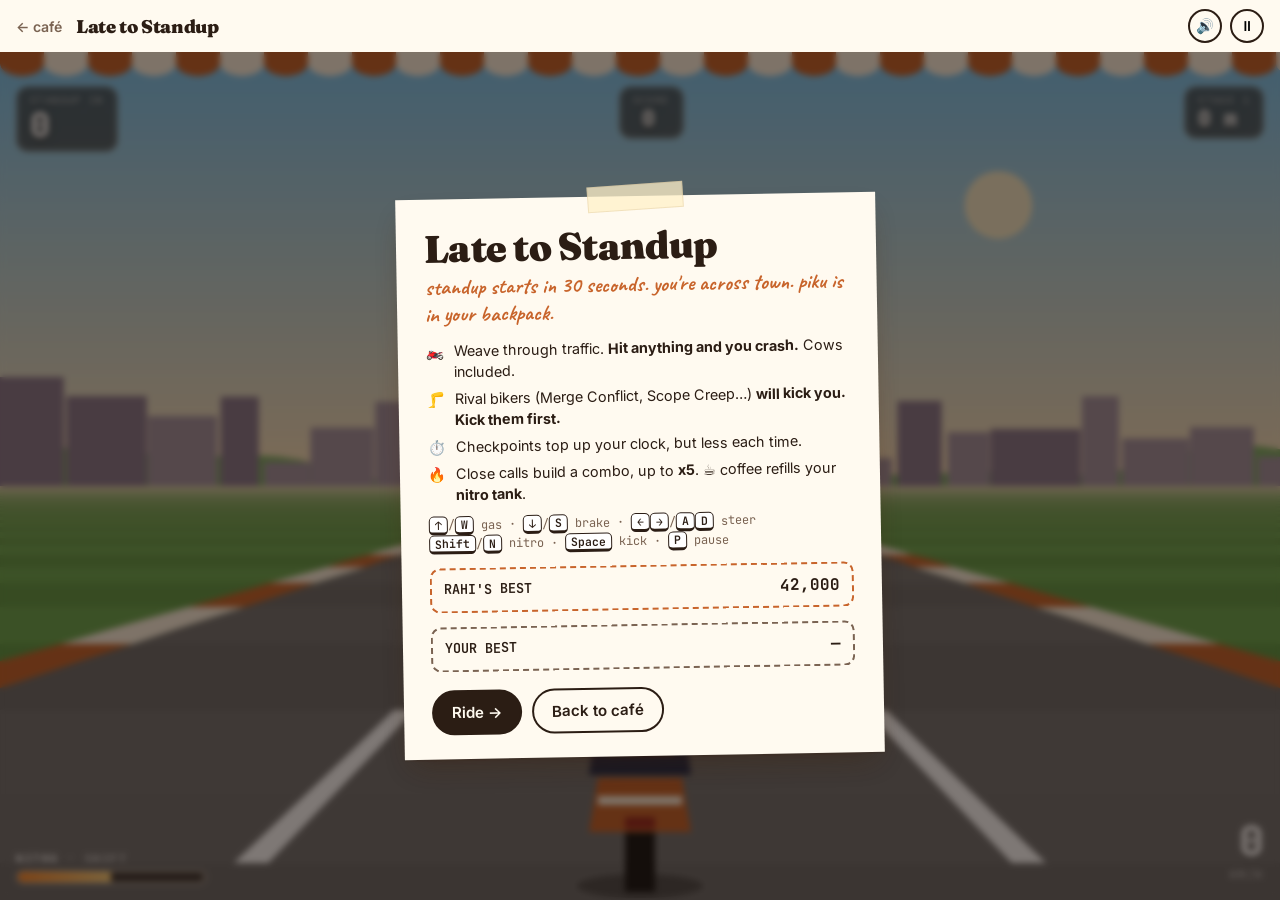
==== commit ba6cc3c5: "Make recruiter view the default, café at ?mode=fun New visitors land on the clean recruiter view. A " ====
--- a/game.html
+++ b/game.html
@@ -104,7 +104,7 @@
 </head>
 <body>
 <header class="bar">
-  <a class="back" href="./">← café</a>
+  <a class="back" href="./?mode=fun">← café</a>
   <span class="title">Late to Standup</span>
   <div class="tools">
     <button class="icon-btn" id="muteBtn" type="button" aria-label="Mute">🔊</button>
@@ -147,13 +147,13 @@
       <div class="keys"><kbd>↑</kbd>/<kbd>W</kbd> gas · <kbd>↓</kbd>/<kbd>S</kbd> brake · <kbd>←</kbd><kbd>→</kbd>/<kbd>A</kbd><kbd>D</kbd> steer<br/><kbd>Shift</kbd>/<kbd>N</kbd> nitro · <kbd>Space</kbd> kick · <kbd>P</kbd> pause</div>
       <div class="target"><span>RAHI'S BEST</span><b id="rahiBest1"></b></div>
       <div class="target" style="border-color:var(--muted)"><span>YOUR BEST</span><b id="myBest1">—</b></div>
-      <div class="btns"><button class="btn solid" id="startBtn" type="button">Ride →</button><a class="btn" href="./">Back to café</a></div>
+      <div class="btns"><button class="btn solid" id="startBtn" type="button">Ride →</button><a class="btn" href="./?mode=fun">Back to café</a></div>
     </div>
   </div>
 
   <div class="overlay" id="pauseScreen" hidden>
     <div class="panel"><span class="tape"></span><h1>Paused</h1><div class="sub">standup is also paused. (it is not.)</div>
-      <div class="btns"><button class="btn solid" id="resumeBtn" type="button">Resume</button><a class="btn" href="./">Back to café</a></div></div>
+      <div class="btns"><button class="btn solid" id="resumeBtn" type="button">Resume</button><a class="btn" href="./?mode=fun">Back to café</a></div></div>
   </div>
 
   <div class="overlay" id="overScreen" hidden>
@@ -163,7 +163,7 @@
       <div class="sub" id="overLine"></div>
       <div class="report" id="report"></div>
       <div class="verdict" id="verdict"></div>
-      <div class="btns" id="overBtns"><button class="btn solid" id="againBtn" type="button">Ride again ↻</button><a class="btn" href="./">Back to café</a></div>
+      <div class="btns" id="overBtns"><button class="btn solid" id="againBtn" type="button">Ride again ↻</button><a class="btn" href="./?mode=fun">Back to café</a></div>
     </div>
   </div>
 </div>
